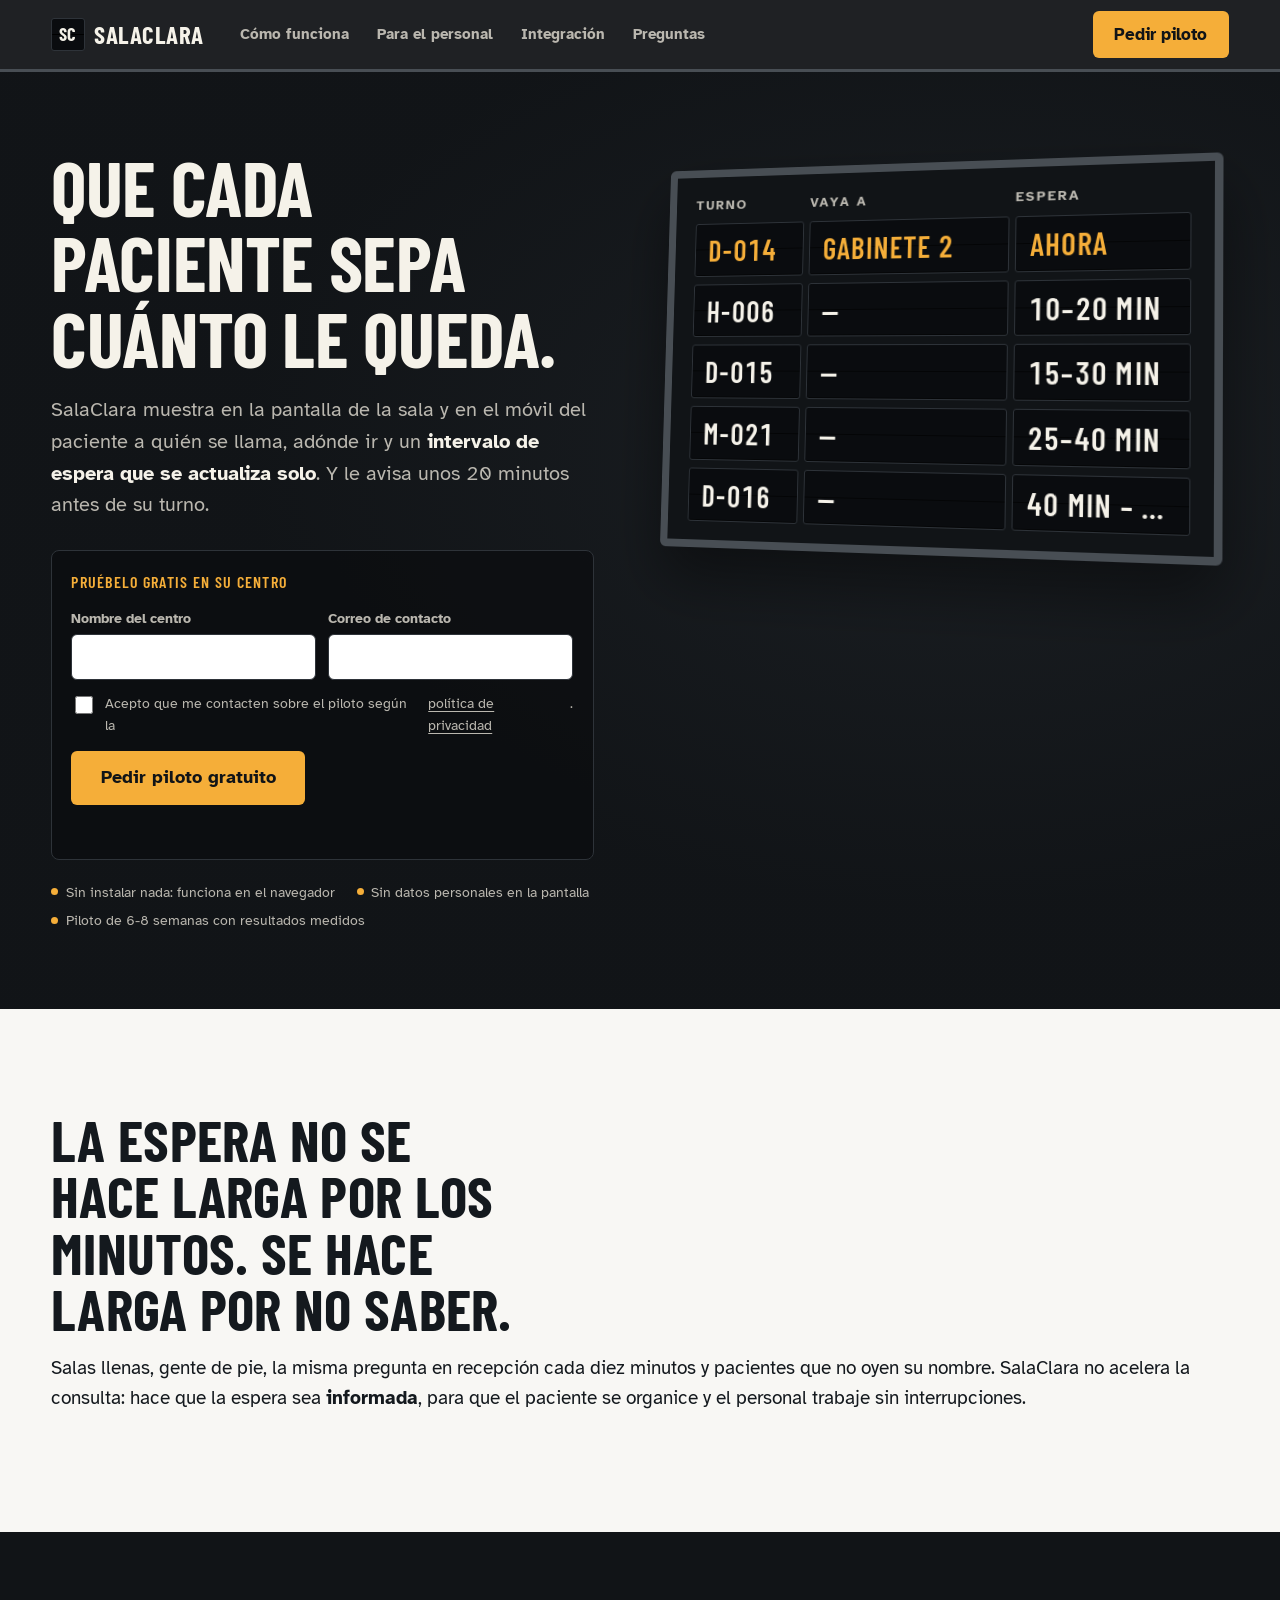
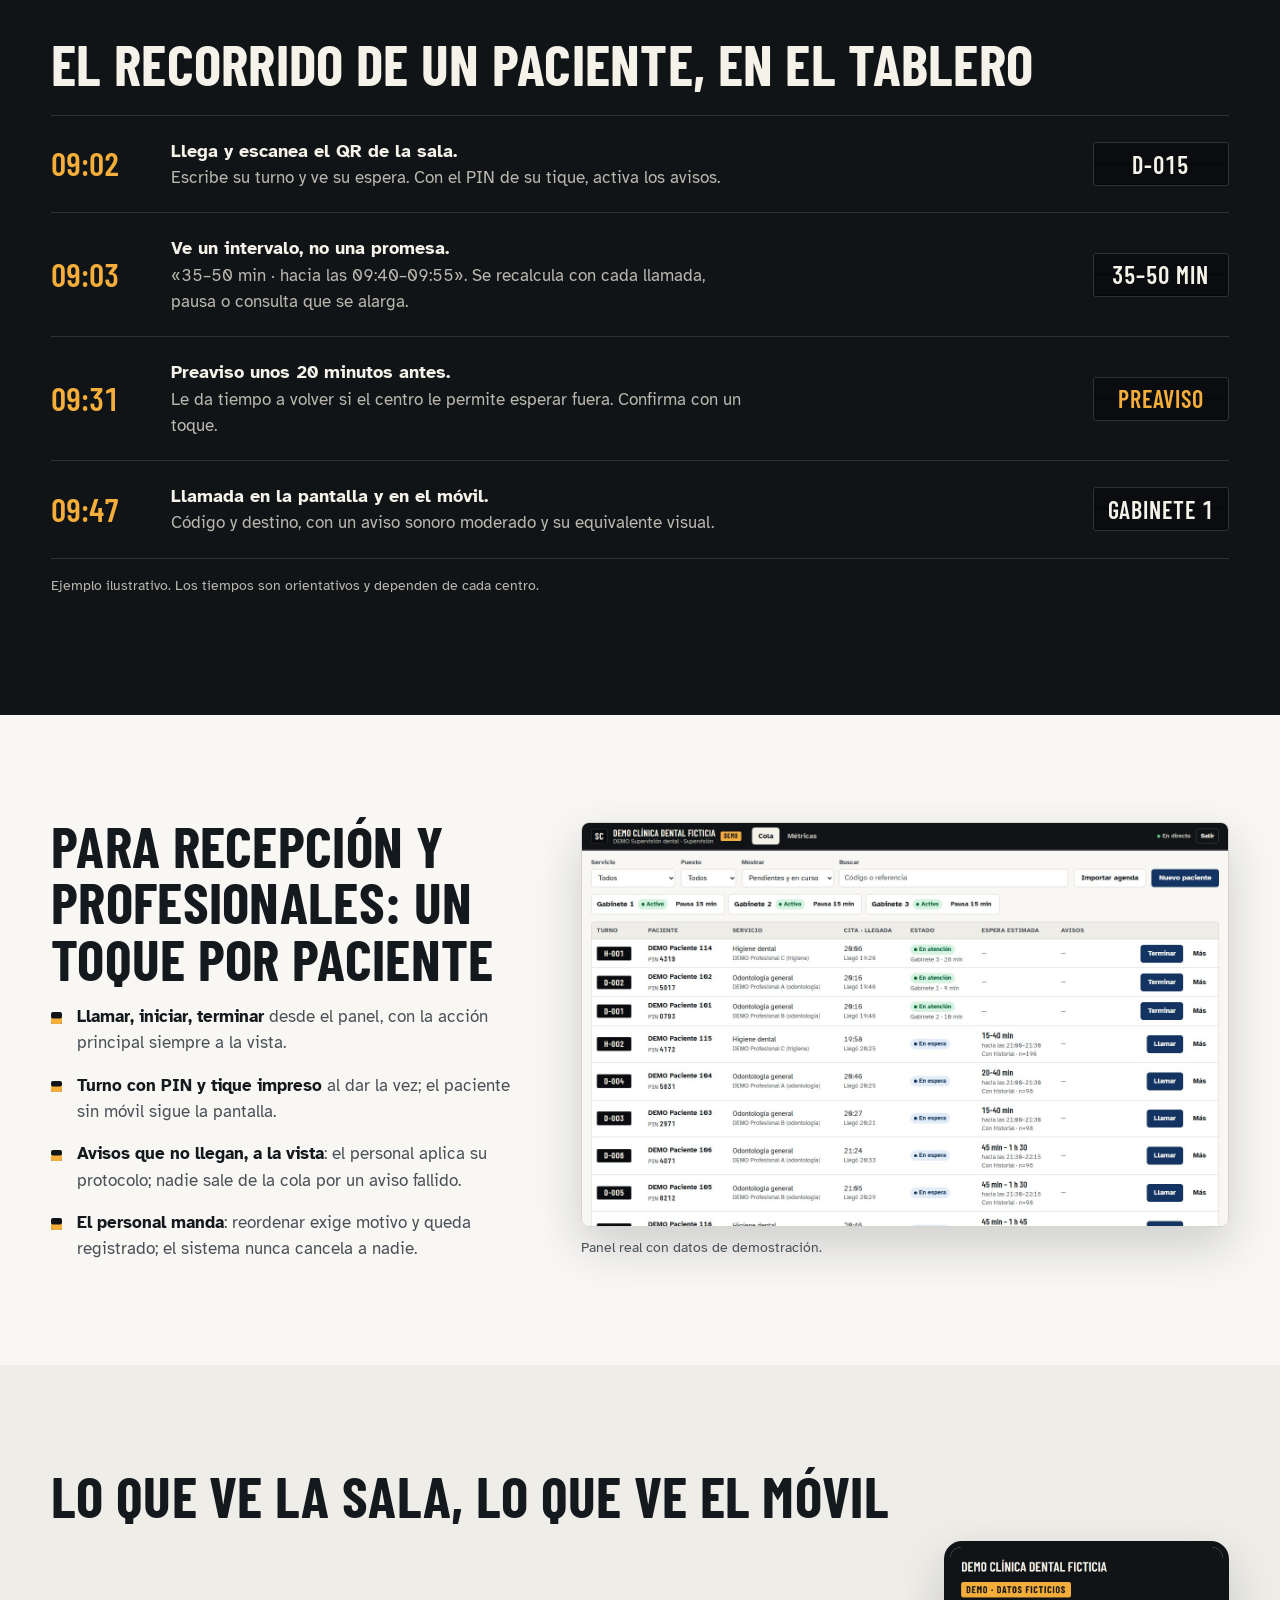
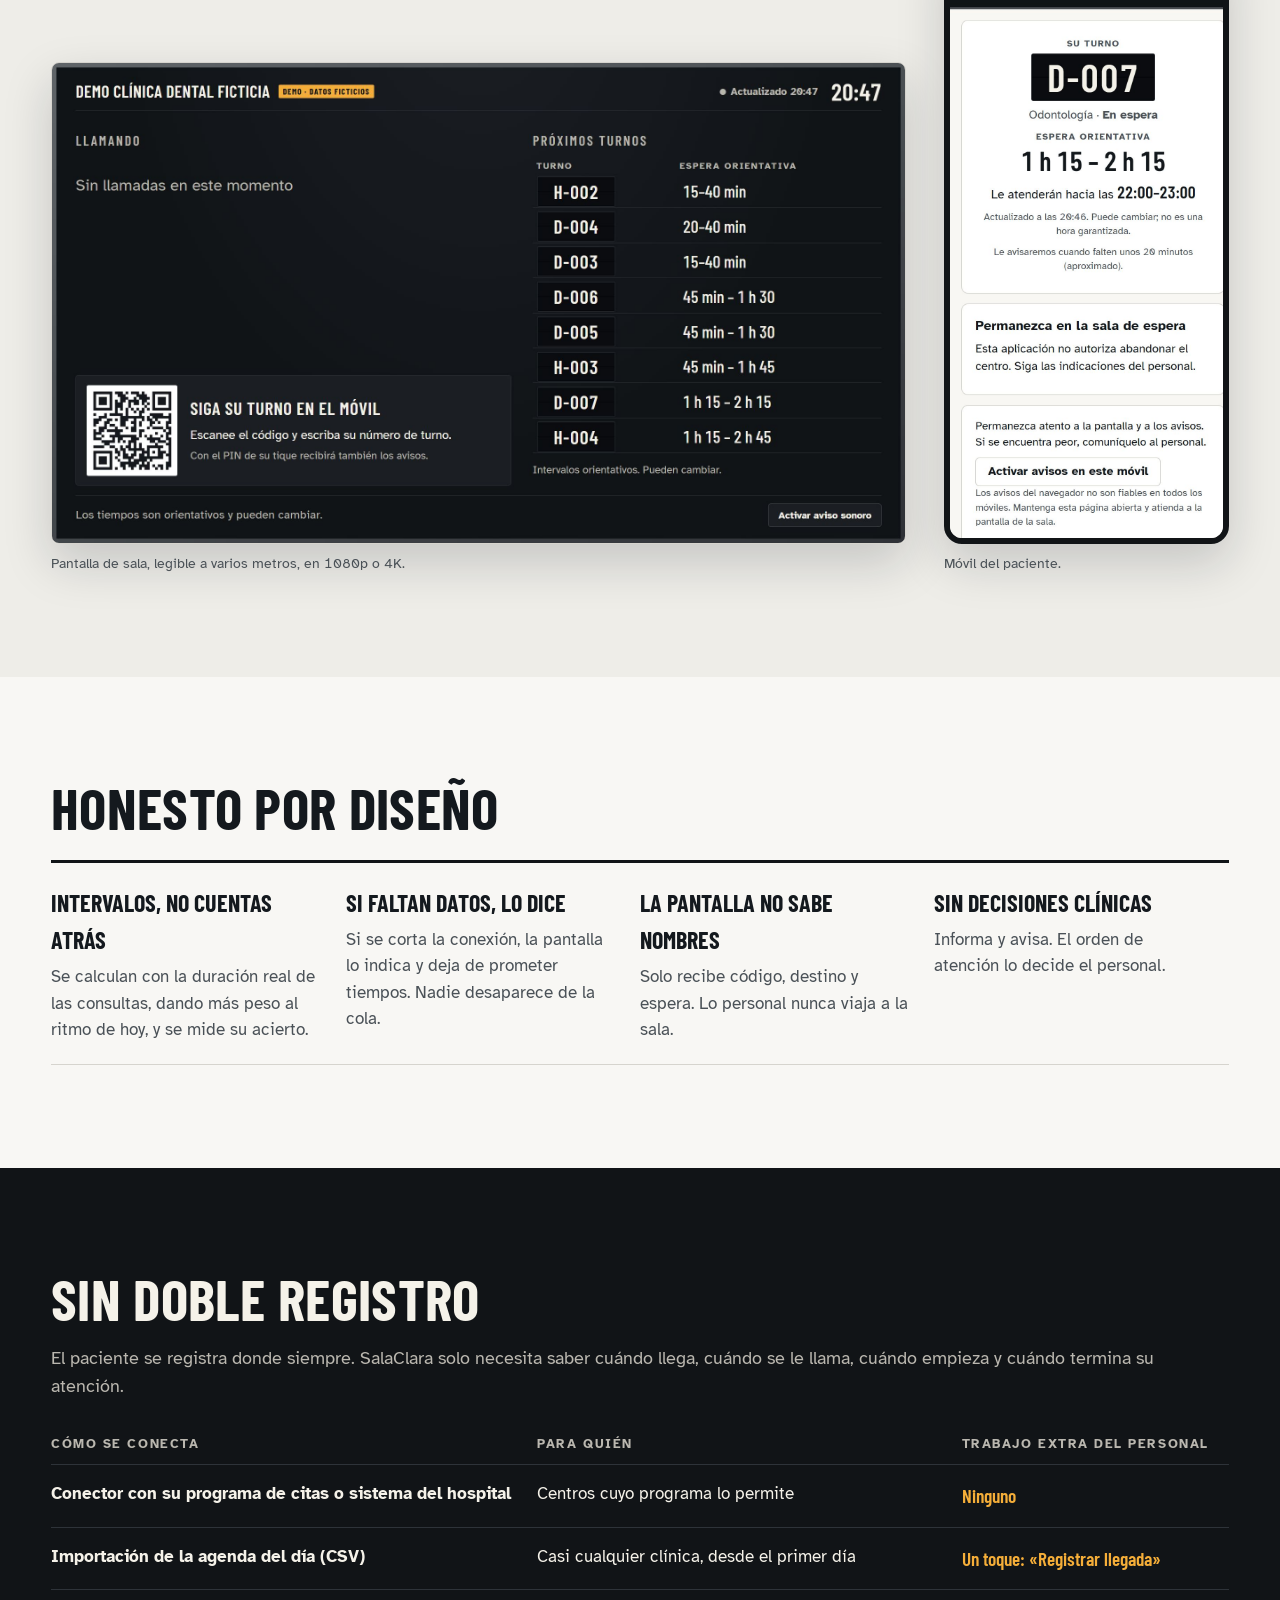
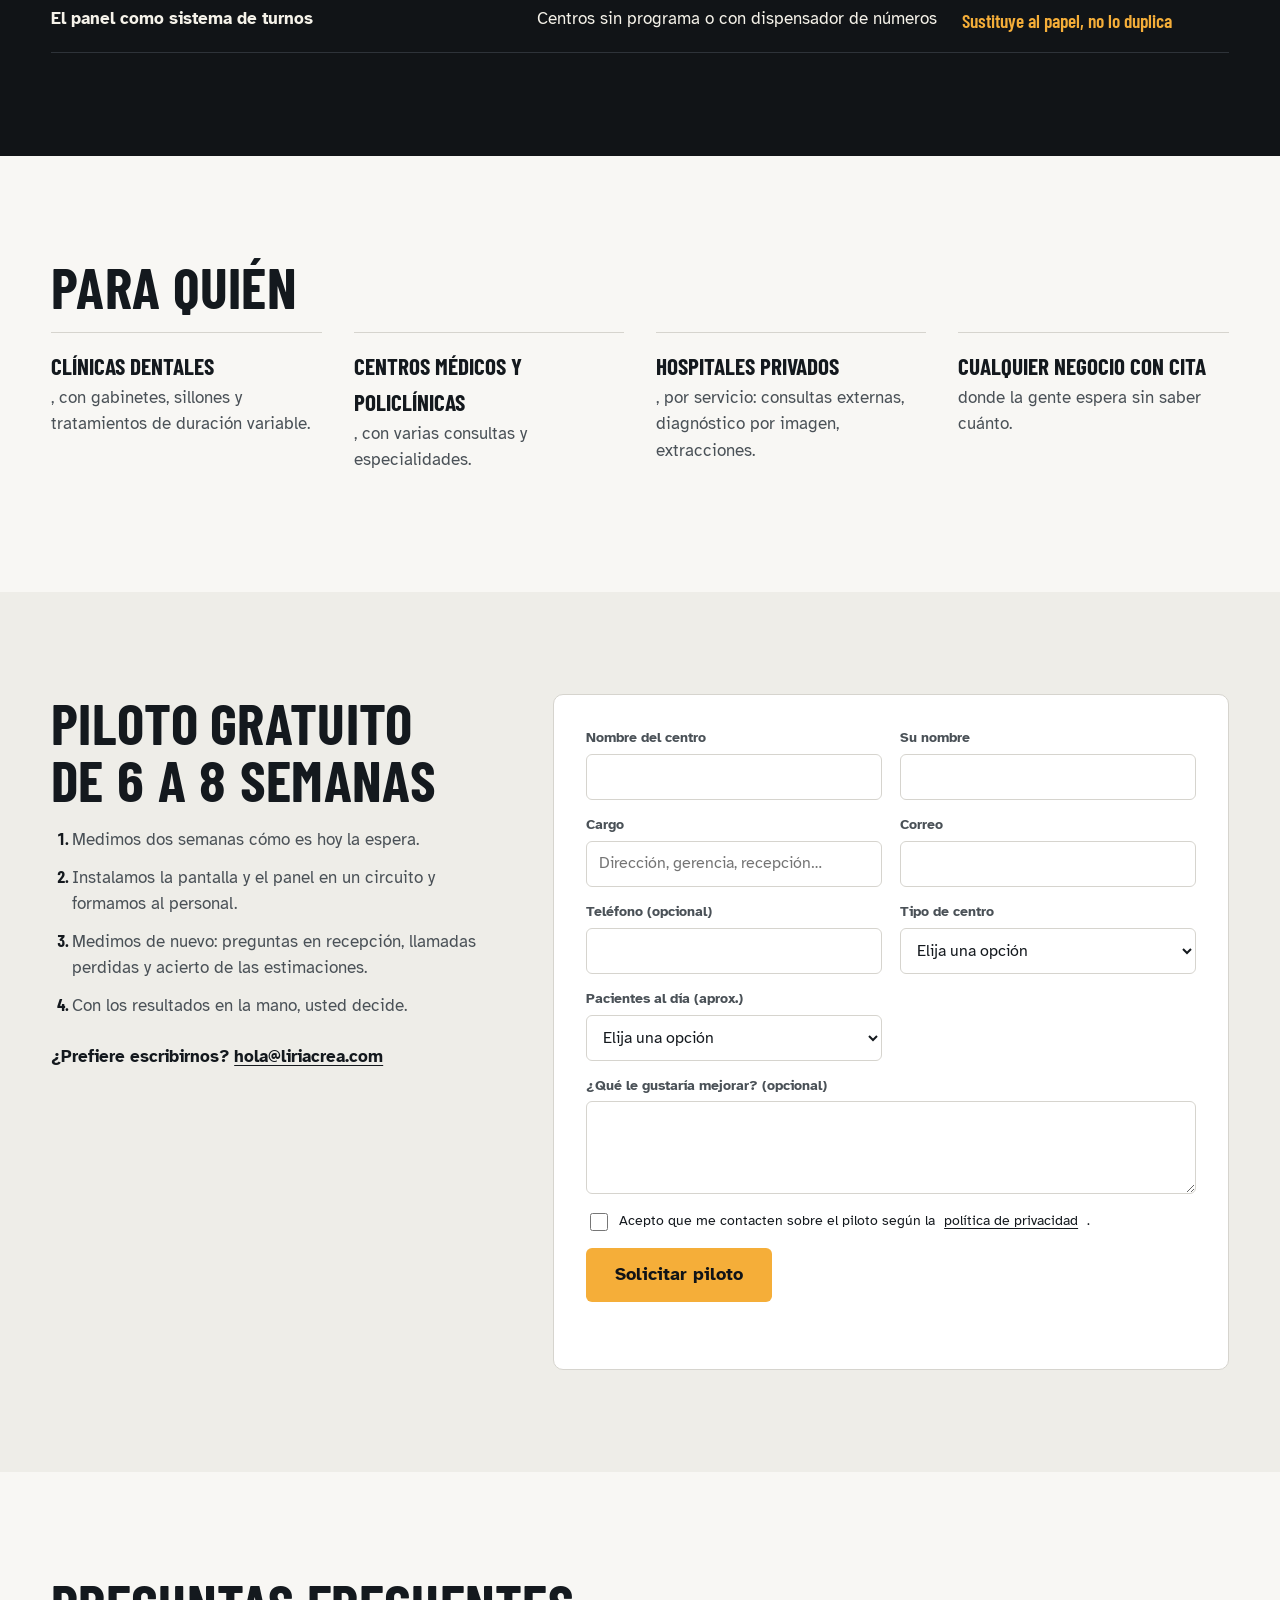
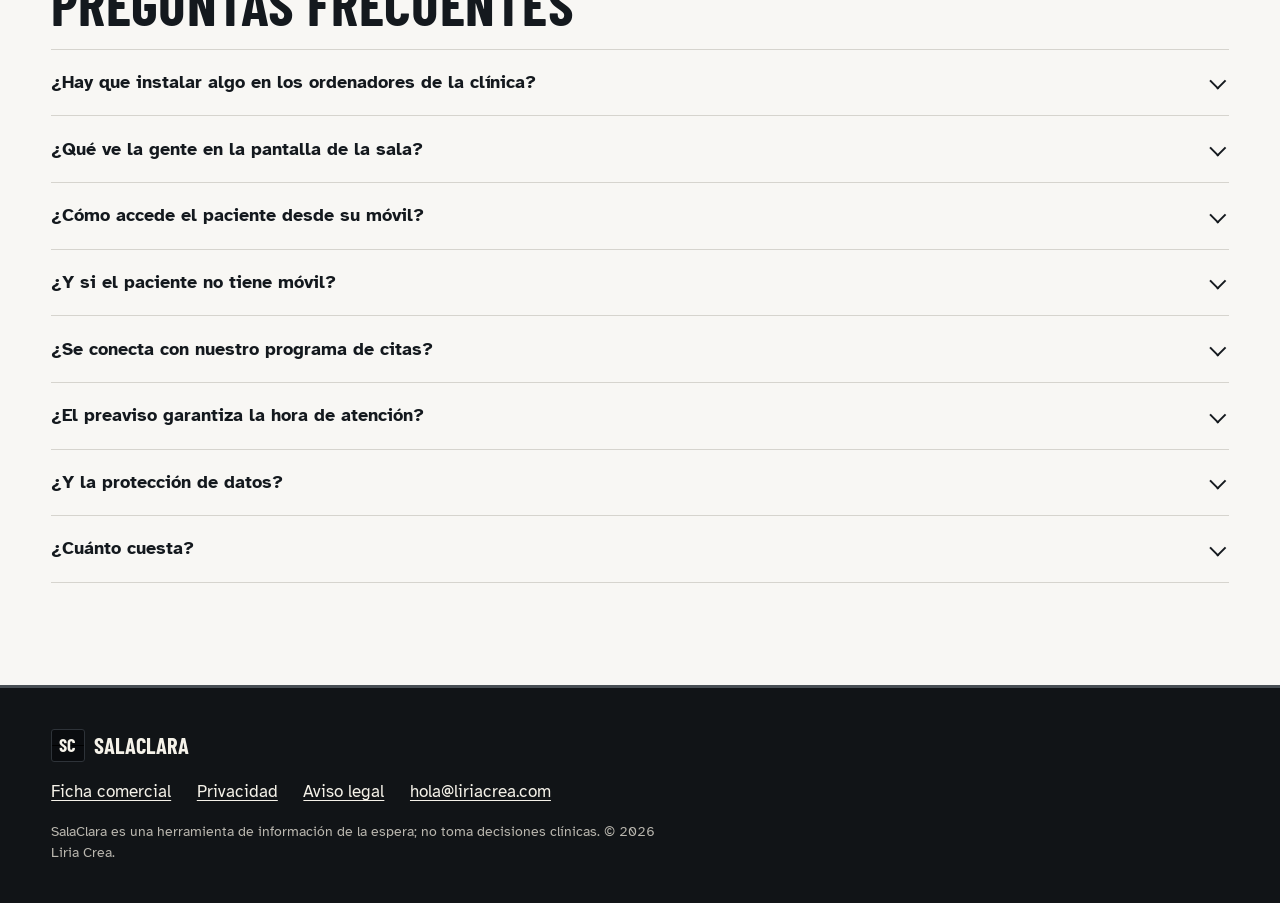
==== index.html @ 36a0e5c9 "Publicar web 2026-11-12T19:48Z Co-Authored-By: Claude Opus 5.5 <noreply@anthropic.com>" ====
<!doctype html>
<html lang="es">
<head>
  <meta charset="utf-8">
  <meta name="viewport" content="width=device-width, initial-scale=1">
  <title>SalaClara · Pantalla de turnos y aviso al móvil para clínicas y centros médicos</title>
  <meta name="description" content="SalaClara muestra en la pantalla de la sala y en el móvil del paciente a quién se llama, adónde ir y un intervalo de espera que se actualiza solo, con preaviso unos 20 minutos antes. Piloto gratuito para clínicas.">
  <link rel="canonical" href="https://somosliria.github.io/salaclara/">
  <meta name="theme-color" content="#14171b">
  <meta name="referrer" content="strict-origin-when-cross-origin">
  <meta property="og:type" content="website">
  <meta property="og:locale" content="es_ES">
  <meta property="og:site_name" content="SalaClara">
  <meta property="og:title" content="SalaClara · Que cada paciente sepa cuánto le queda">
  <meta property="og:description" content="Pantalla de sala y aviso al móvil con tiempo de espera actualizado y preaviso de unos 20 minutos. Piloto gratuito para clínicas y centros médicos.">
  <meta property="og:url" content="https://somosliria.github.io/salaclara/">
  <meta property="og:image" content="https://somosliria.github.io/salaclara/assets/og.png">
  <meta property="og:image:width" content="1200">
  <meta property="og:image:height" content="630">
  <meta property="og:image:alt" content="Tablero de turnos de SalaClara con códigos y tiempos de espera">
  <meta name="twitter:card" content="summary_large_image">
  <link rel="icon" href="assets/favicon.svg" type="image/svg+xml">
  <link rel="icon" href="assets/icon-192.png" sizes="192x192" type="image/png">
  <link rel="apple-touch-icon" href="assets/icon-192.png">
  <link rel="preload" href="fonts/barlow-condensed-latin-600-normal.woff2" as="font" type="font/woff2" crossorigin>
  <link rel="preload" href="fonts/atkinson-hyperlegible-latin-400-normal.woff2" as="font" type="font/woff2" crossorigin>
  <link rel="stylesheet" href="assets/site.css">
  <script type="application/ld+json">
  {
    "@context": "https://schema.org",
    "@graph": [
      {
        "@type": "Organization",
        "@id": "https://somosliria.github.io/salaclara/#organizacion",
        "name": "SalaClara",
        "url": "https://somosliria.github.io/salaclara/",
        "email": "hola@liriacrea.com",
        "logo": "https://somosliria.github.io/salaclara/assets/icon-512.png"
      },
      {
        "@type": "SoftwareApplication",
        "name": "SalaClara",
        "applicationCategory": "BusinessApplication",
        "operatingSystem": "Web",
        "url": "https://somosliria.github.io/salaclara/",
        "inLanguage": "es",
        "description": "Pantalla de turnos para la sala de espera y aviso al móvil del paciente con intervalo de espera actualizado y preaviso configurable de unos 20 minutos, para clínicas, centros médicos y negocios con cita.",
        "featureList": [
          "Pantalla de sala con turnos llamados y espera orientativa",
          "Acceso del paciente con QR común, número de turno y PIN",
          "Preaviso configurable (unos 20 minutos)",
          "Panel para recepción y profesionales",
          "Importación de la agenda y conectores",
          "Métricas de acierto de las estimaciones"
        ],
        "publisher": { "@id": "https://somosliria.github.io/salaclara/#organizacion" }
      },
      {
        "@type": "FAQPage",
        "mainEntity": [
          { "@type": "Question", "name": "¿Hay que instalar algo en los ordenadores de la clínica?", "acceptedAnswer": { "@type": "Answer", "text": "No. El panel se usa desde el navegador y la pantalla de la sala es una página web que se abre en el televisor o en un pequeño reproductor HDMI." } },
          { "@type": "Question", "name": "¿Qué ve la gente en la pantalla de la sala?", "acceptedAnswer": { "@type": "Answer", "text": "Solo el código del turno, el destino al que debe ir y una espera orientativa. Nunca nombres, teléfonos ni datos clínicos." } },
          { "@type": "Question", "name": "¿Y si el paciente no tiene móvil?", "acceptedAnswer": { "@type": "Answer", "text": "Sigue su turno en la pantalla de la sala. El móvil es opcional y el personal mantiene su forma habitual de llamar." } },
          { "@type": "Question", "name": "¿Se conecta con nuestro programa de citas?", "acceptedAnswer": { "@type": "Answer", "text": "Desde el primer día se puede importar la agenda en CSV. Para evitar cualquier doble registro, SalaClara recibe las señales de llegada, llamada, inicio y fin desde su programa cuando este lo permite." } },
          { "@type": "Question", "name": "¿El preaviso de 20 minutos garantiza la hora de atención?", "acceptedAnswer": { "@type": "Answer", "text": "No. Es un aviso orientativo para que el paciente se prepare; la llamada definitiva llega cuando el profesional está listo. El umbral se configura por centro." } },
          { "@type": "Question", "name": "¿Cuánto cuesta?", "acceptedAnswer": { "@type": "Answer", "text": "El piloto es gratuito. Después, una cuota mensual por centro que se acuerda según el tamaño y las integraciones necesarias." } }
        ]
      }
    ]
  }
  </script>
</head>
<body>
  <a class="skip" href="#contenido">Saltar al contenido</a>
  <header class="site-header">
    <a class="brand" href="./" aria-label="SalaClara, inicio">
      <span class="brand-mark" aria-hidden="true">SC</span>
      <span class="brand-name">SalaClara</span>
    </a>
    <nav aria-label="Principal">
      <ul class="nav">
        <li><a href="#recorrido">Cómo funciona</a></li>
        <li><a href="#equipo">Para el personal</a></li>
        <li><a href="#integracion">Integración</a></li>
        <li><a href="#preguntas">Preguntas</a></li>
      </ul>
    </nav>
    <a class="btn btn-amber nav-cta" href="#piloto">Pedir piloto</a>
  </header>

  <main id="contenido">
    <section class="hero" aria-labelledby="titulo">
      <div class="hero-copy">
        <h1 id="titulo">Que cada paciente sepa cuánto le queda.</h1>
        <p class="lead">SalaClara muestra en la pantalla de la sala y en el móvil del paciente a quién se llama, adónde ir y un <strong>intervalo de espera que se actualiza solo</strong>. Y le avisa unos 20 minutos antes de su turno.</p>
        <form class="quick-form" data-pilot-form data-api="" novalidate>
          <p class="form-title">Pruébelo gratis en su centro</p>
          <div class="quick-fields">
            <label class="field"><span>Nombre del centro</span><input name="centerName" required minlength="2" maxlength="120" autocomplete="organization"></label>
            <label class="field"><span>Correo de contacto</span><input name="email" type="email" required maxlength="160" autocomplete="email"></label>
          </div>
          <input type="hidden" name="contactName" value="">
          <label class="hp" aria-hidden="true">Web <input name="website" tabindex="-1" autocomplete="off"></label>
          <label class="consent"><input type="checkbox" name="consent" required> Acepto que me contacten sobre el piloto según la <a href="privacidad.html">política de privacidad</a>.</label>
          <button class="btn btn-amber btn-large" type="submit">Pedir piloto gratuito</button>
          <p class="form-status" role="status" aria-live="polite"></p>
        </form>
        <ul class="assurances">
          <li>Sin instalar nada: funciona en el navegador</li>
          <li>Sin datos personales en la pantalla</li>
          <li>Piloto de 6-8 semanas con resultados medidos</li>
        </ul>
      </div>
      <div class="hero-board" data-board aria-hidden="true">
        <div class="board-fallback">
          <div class="bf-head"><span>Turno</span><span>Vaya a</span><span>Espera</span></div>
          <div class="bf-row bf-called"><span class="flap">D-014</span><span class="flap">Gabinete 2</span><span class="flap">Ahora</span></div>
          <div class="bf-row"><span class="flap">H-006</span><span class="flap">—</span><span class="flap">10–20 min</span></div>
          <div class="bf-row"><span class="flap">D-015</span><span class="flap">—</span><span class="flap">15–30 min</span></div>
          <div class="bf-row"><span class="flap">M-021</span><span class="flap">—</span><span class="flap">25–40 min</span></div>
          <div class="bf-row"><span class="flap">D-016</span><span class="flap">—</span><span class="flap">40 min – 1 h</span></div>
        </div>
      </div>
    </section>

    <section class="problem" aria-labelledby="problema">
      <h2 id="problema">La espera no se hace larga por los minutos. Se hace larga por no saber.</h2>
      <p>Salas llenas, gente de pie, la misma pregunta en recepción cada diez minutos y pacientes que no oyen su nombre. SalaClara no acelera la consulta: hace que la espera sea <strong>informada</strong>, para que el paciente se organice y el personal trabaje sin interrupciones.</p>
    </section>

    <section id="recorrido" class="journey" aria-labelledby="recorrido-titulo">
      <h2 id="recorrido-titulo">El recorrido de un paciente, en el tablero</h2>
      <ol class="departures">
        <li><span class="dep-time">09:02</span><span class="dep-what"><strong>Llega y escanea el QR de la sala.</strong> Escribe su turno y ve su espera. Con el PIN de su tique, activa los avisos.</span><span class="dep-state flap">D-015</span></li>
        <li><span class="dep-time">09:03</span><span class="dep-what"><strong>Ve un intervalo, no una promesa.</strong> «35–50 min · hacia las 09:40–09:55». Se recalcula con cada llamada, pausa o consulta que se alarga.</span><span class="dep-state flap">35–50 min</span></li>
        <li><span class="dep-time">09:31</span><span class="dep-what"><strong>Preaviso unos 20 minutos antes.</strong> Le da tiempo a volver si el centro le permite esperar fuera. Confirma con un toque.</span><span class="dep-state flap amber">Preaviso</span></li>
        <li><span class="dep-time">09:47</span><span class="dep-what"><strong>Llamada en la pantalla y en el móvil.</strong> Código y destino, con un aviso sonoro moderado y su equivalente visual.</span><span class="dep-state flap">Gabinete 1</span></li>
      </ol>
      <p class="note">Ejemplo ilustrativo. Los tiempos son orientativos y dependen de cada centro.</p>
    </section>

    <section id="equipo" class="staff" aria-labelledby="equipo-titulo">
      <div class="staff-copy">
        <h2 id="equipo-titulo">Para recepción y profesionales: un toque por paciente</h2>
        <ul class="ticks">
          <li><strong>Llamar, iniciar, terminar</strong> desde el panel, con la acción principal siempre a la vista.</li>
          <li><strong>Turno con PIN y tique impreso</strong> al dar la vez; el paciente sin móvil sigue la pantalla.</li>
          <li><strong>Avisos que no llegan, a la vista</strong>: el personal aplica su protocolo; nadie sale de la cola por un aviso fallido.</li>
          <li><strong>El personal manda</strong>: reordenar exige motivo y queda registrado; el sistema nunca cancela a nadie.</li>
        </ul>
      </div>
      <figure class="shot">
        <img src="assets/panel.jpg" width="1440" height="900" loading="lazy" decoding="async" alt="Panel de SalaClara con la cola de pacientes, estados, espera estimada y botones Llamar y Terminar">
        <figcaption>Panel real con datos de demostración.</figcaption>
      </figure>
    </section>

    <section class="screens" aria-labelledby="pantallas-titulo">
      <h2 id="pantallas-titulo">Lo que ve la sala, lo que ve el móvil</h2>
      <div class="screens-grid">
        <figure class="shot shot-wide">
          <img src="assets/pantalla.jpg" width="1920" height="1080" loading="lazy" decoding="async" alt="Pantalla de sala de SalaClara con próximos turnos, intervalos de espera y código QR para seguir el turno en el móvil">
          <figcaption>Pantalla de sala, legible a varios metros, en 1080p o 4K.</figcaption>
        </figure>
        <figure class="shot shot-phone">
          <img src="assets/movil.jpg" width="780" height="1688" loading="lazy" decoding="async" alt="Móvil del paciente con su turno, espera de 1 h 15 a 2 h 15 y hora aproximada de atención">
          <figcaption>Móvil del paciente.</figcaption>
        </figure>
      </div>
    </section>

    <section class="honest" aria-labelledby="honesto-titulo">
      <h2 id="honesto-titulo">Honesto por diseño</h2>
      <dl class="principles">
        <div><dt>Intervalos, no cuentas atrás</dt><dd>Se calculan con la duración real de las consultas, dando más peso al ritmo de hoy, y se mide su acierto.</dd></div>
        <div><dt>Si faltan datos, lo dice</dt><dd>Si se corta la conexión, la pantalla lo indica y deja de prometer tiempos. Nadie desaparece de la cola.</dd></div>
        <div><dt>La pantalla no sabe nombres</dt><dd>Solo recibe código, destino y espera. Lo personal nunca viaja a la sala.</dd></div>
        <div><dt>Sin decisiones clínicas</dt><dd>Informa y avisa. El orden de atención lo decide el personal.</dd></div>
      </dl>
    </section>

    <section id="integracion" class="integration" aria-labelledby="integracion-titulo">
      <h2 id="integracion-titulo">Sin doble registro</h2>
      <p>El paciente se registra donde siempre. SalaClara solo necesita saber cuándo llega, cuándo se le llama, cuándo empieza y cuándo termina su atención.</p>
      <table class="levels">
        <caption class="visually-hidden">Formas de conectar SalaClara</caption>
        <thead><tr><th scope="col">Cómo se conecta</th><th scope="col">Para quién</th><th scope="col">Trabajo extra del personal</th></tr></thead>
        <tbody>
          <tr><td>Conector con su programa de citas o sistema del hospital</td><td>Centros cuyo programa lo permite</td><td>Ninguno</td></tr>
          <tr><td>Importación de la agenda del día (CSV)</td><td>Casi cualquier clínica, desde el primer día</td><td>Un toque: «Registrar llegada»</td></tr>
          <tr><td>El panel como sistema de turnos</td><td>Centros sin programa o con dispensador de números</td><td>Sustituye al papel, no lo duplica</td></tr>
        </tbody>
      </table>
    </section>

    <section class="audience" aria-labelledby="quien-titulo">
      <h2 id="quien-titulo">Para quién</h2>
      <ul class="audience-list">
        <li><strong>Clínicas dentales</strong>, con gabinetes, sillones y tratamientos de duración variable.</li>
        <li><strong>Centros médicos y policlínicas</strong>, con varias consultas y especialidades.</li>
        <li><strong>Hospitales privados</strong>, por servicio: consultas externas, diagnóstico por imagen, extracciones.</li>
        <li><strong>Cualquier negocio con cita</strong> donde la gente espera sin saber cuánto.</li>
      </ul>
    </section>

    <section id="piloto" class="pilot" aria-labelledby="piloto-titulo">
      <div class="pilot-copy">
        <h2 id="piloto-titulo">Piloto gratuito de 6 a 8 semanas</h2>
        <ol class="pilot-steps">
          <li>Medimos dos semanas cómo es hoy la espera.</li>
          <li>Instalamos la pantalla y el panel en un circuito y formamos al personal.</li>
          <li>Medimos de nuevo: preguntas en recepción, llamadas perdidas y acierto de las estimaciones.</li>
          <li>Con los resultados en la mano, usted decide.</li>
        </ol>
        <p class="contact">¿Prefiere escribirnos? <a href="mailto:hola@liriacrea.com">hola@liriacrea.com</a></p>
      </div>
      <form class="full-form" data-pilot-form data-api="" novalidate>
        <div class="form-grid">
          <label class="field"><span>Nombre del centro</span><input name="centerName" required minlength="2" maxlength="120" autocomplete="organization"></label>
          <label class="field"><span>Su nombre</span><input name="contactName" required minlength="2" maxlength="120" autocomplete="name"></label>
          <label class="field"><span>Cargo</span><input name="role" maxlength="80" autocomplete="organization-title" placeholder="Dirección, gerencia, recepción…"></label>
          <label class="field"><span>Correo</span><input name="email" type="email" required maxlength="160" autocomplete="email"></label>
          <label class="field"><span>Teléfono (opcional)</span><input name="phone" type="tel" maxlength="40" autocomplete="tel"></label>
          <label class="field"><span>Tipo de centro</span>
            <select name="centerType">
              <option value="">Elija una opción</option>
              <option>Clínica dental</option><option>Centro médico o policlínica</option><option>Hospital privado</option><option>Fisioterapia o rehabilitación</option><option>Otro negocio con cita</option>
            </select>
          </label>
          <label class="field"><span>Pacientes al día (aprox.)</span>
            <select name="dailyPatients">
              <option value="">Elija una opción</option>
              <option>Menos de 50</option><option>50-150</option><option>150-400</option><option>Más de 400</option>
            </select>
          </label>
          <label class="field field-wide"><span>¿Qué le gustaría mejorar? (opcional)</span><textarea name="message" maxlength="2000" rows="3"></textarea></label>
        </div>
        <label class="hp" aria-hidden="true">Web <input name="website" tabindex="-1" autocomplete="off"></label>
        <label class="consent"><input type="checkbox" name="consent" required> Acepto que me contacten sobre el piloto según la <a href="privacidad.html">política de privacidad</a>.</label>
        <button class="btn btn-amber btn-large" type="submit">Solicitar piloto</button>
        <p class="form-status" role="status" aria-live="polite"></p>
      </form>
    </section>

    <section id="preguntas" class="faq" aria-labelledby="preguntas-titulo">
      <h2 id="preguntas-titulo">Preguntas frecuentes</h2>
      <details><summary>¿Hay que instalar algo en los ordenadores de la clínica?</summary><p>No. El panel se usa desde el navegador y la pantalla de la sala es una página web que se abre en el televisor o en un pequeño reproductor HDMI. Antes de empezar probamos su televisor; si no sirve, le proponemos un reproductor económico.</p></details>
      <details><summary>¿Qué ve la gente en la pantalla de la sala?</summary><p>Solo el código del turno, el destino al que debe ir y una espera orientativa. Nunca nombres, teléfonos ni datos clínicos. En urgencias, solo una referencia por servicio, sin posiciones.</p></details>
      <details><summary>¿Cómo accede el paciente desde su móvil?</summary><p>Escanea el QR de la sala y escribe su número de turno para consultar la espera. Con el PIN de 4 cifras de su tique recibe además los avisos. Sin cuentas, sin descargar aplicaciones.</p></details>
      <details><summary>¿Y si el paciente no tiene móvil?</summary><p>Sigue su turno en la pantalla de la sala, como siempre. El móvil es opcional y el personal conserva su forma habitual de llamar.</p></details>
      <details><summary>¿Se conecta con nuestro programa de citas?</summary><p>Desde el primer día se puede importar la agenda en CSV. Si su programa permite enviar las señales de llegada, llamada, inicio y fin, la conexión evita cualquier doble registro.</p></details>
      <details><summary>¿El preaviso garantiza la hora de atención?</summary><p>No. Es un aviso orientativo para que el paciente se prepare; la llamada definitiva llega cuando el profesional está listo. El umbral, unos 20 minutos por defecto, se configura por centro.</p></details>
      <details><summary>¿Y la protección de datos?</summary><p>SalaClara funciona con el mínimo de datos: la pantalla no recibe ninguno personal y el móvil del paciente no necesita cuenta. Antes de trabajar con datos reales se firma el contrato de encargado del tratamiento y se revisa con su centro qué información se usa.</p></details>
      <details><summary>¿Cuánto cuesta?</summary><p>El piloto es gratuito. Después, una cuota mensual por centro que se acuerda según el tamaño y las integraciones.</p></details>
    </section>
  </main>

  <footer class="site-footer">
    <div class="footer-brand"><span class="brand-mark" aria-hidden="true">SC</span> SalaClara</div>
    <nav aria-label="Pie de página">
      <ul>
        <li><a href="ficha/">Ficha comercial</a></li>
        <li><a href="privacidad.html">Privacidad</a></li>
        <li><a href="aviso-legal.html">Aviso legal</a></li>
        <li><a href="mailto:hola@liriacrea.com">hola@liriacrea.com</a></li>
      </ul>
    </nav>
    <p class="footer-note">SalaClara es una herramienta de información de la espera; no toma decisiones clínicas. © 2026 Liria Crea.</p>
  </footer>
  <script type="module" src="assets/site.js"></script>
</body>
</html>
---- assets/site.css ----
@font-face { font-family: 'Atkinson Hyperlegible'; font-weight: 400; font-display: swap; src: url('../fonts/atkinson-hyperlegible-latin-400-normal.woff2') format('woff2'); }
@font-face { font-family: 'Atkinson Hyperlegible'; font-weight: 700; font-display: swap; src: url('../fonts/atkinson-hyperlegible-latin-700-normal.woff2') format('woff2'); }
@font-face { font-family: 'Barlow Condensed'; font-weight: 600; font-display: swap; src: url('../fonts/barlow-condensed-latin-600-normal.woff2') format('woff2'); }
@font-face { font-family: 'Barlow Condensed'; font-weight: 700; font-display: swap; src: url('../fonts/barlow-condensed-latin-700-normal.woff2') format('woff2'); }

/* Mundo: panel de salidas. Tablero mate, letra condensada en celdas, ámbar de aviso. */
:root {
  --board: oklch(0.19 0.008 250);
  --board-raised: oklch(0.235 0.01 250);
  --board-cell: oklch(0.155 0.006 250);
  --board-rule: oklch(0.32 0.012 250);
  --steel: oklch(0.42 0.012 250);
  --ink-on-board: oklch(0.96 0.012 90);
  --ink-on-board-muted: oklch(0.78 0.012 90);
  --amber: oklch(0.8 0.15 75);
  --amber-strong: oklch(0.74 0.16 70);
  --paper: oklch(0.975 0.004 90);
  --paper-sunk: oklch(0.945 0.006 90);
  --ink: oklch(0.21 0.012 250);
  --ink-muted: oklch(0.43 0.014 250);
  --rule: oklch(0.87 0.008 90);
  --ok: oklch(0.45 0.11 155);
  --danger: oklch(0.48 0.15 30);
  --font-ui: 'Atkinson Hyperlegible', system-ui, sans-serif;
  --font-board: 'Barlow Condensed', 'Arial Narrow', sans-serif;
  --gutter: clamp(1.25rem, 4vw, 3.5rem);
  --max: 76rem;
  --ease-out: cubic-bezier(0.16, 1, 0.3, 1);
  color-scheme: light;
}

* { box-sizing: border-box; }
html { scroll-behavior: smooth; scroll-padding-top: 5rem; }
@media (prefers-reduced-motion: reduce) { html { scroll-behavior: auto; } }
body { margin: 0; font-family: var(--font-ui); font-size: 1.0625rem; line-height: 1.55; color: var(--ink); background: var(--paper); font-variant-numeric: tabular-nums; -webkit-font-smoothing: antialiased; }
img { max-width: 100%; height: auto; display: block; }
a { color: inherit; text-underline-offset: 0.2em; }
::selection { background: var(--amber); color: var(--board); }
:focus-visible { outline: 3px solid var(--amber-strong); outline-offset: 3px; border-radius: 3px; }
* { scrollbar-color: var(--steel) transparent; }
h1, h2, h3 { font-family: var(--font-board); font-weight: 700; text-transform: uppercase; letter-spacing: 0.005em; line-height: 0.98; text-wrap: balance; margin: 0; }
h2 { font-size: clamp(2.1rem, 4.6vw, 3.6rem); margin-bottom: 1.1rem; }
p { margin: 0 0 1rem; max-width: 68ch; }
.visually-hidden { position: absolute; width: 1px; height: 1px; overflow: hidden; clip-path: inset(50%); white-space: nowrap; }
.skip { position: absolute; left: 1rem; top: -4rem; background: var(--amber); color: var(--board); padding: 0.5rem 1rem; z-index: 50; font-weight: 700; }
.skip:focus { top: 1rem; }

/* Celda de tablero: firma del mundo */
.flap {
  display: inline-block; font-family: var(--font-board); font-weight: 600; text-transform: uppercase; letter-spacing: 0.04em;
  background: var(--board-cell); color: var(--ink-on-board); border: 1px solid var(--board-rule); border-radius: 3px; padding: 0.1em 0.45em;
  background-image: linear-gradient(to bottom, transparent calc(50% - 0.5px), oklch(0 0 0 / 0.6) calc(50% - 0.5px), oklch(0 0 0 / 0.6) calc(50% + 0.5px), transparent calc(50% + 0.5px));
  box-shadow: inset 0 -1px 0 oklch(0 0 0 / 0.5);
  white-space: nowrap;
}
.flap.amber { color: var(--amber); }

/* Botones */
.btn { display: inline-flex; align-items: center; justify-content: center; gap: 0.5em; min-height: 44px; padding: 0.55em 1.2em; border-radius: 6px; border: 1px solid transparent; font: inherit; font-weight: 700; text-decoration: none; cursor: pointer; transition: background-color 140ms var(--ease-out), transform 140ms var(--ease-out); }
.btn-amber { background: var(--amber); color: var(--board); }
.btn-amber:hover { background: var(--amber-strong); }
.btn-amber:active { transform: translateY(1px); }
.btn-large { min-height: 54px; font-size: 1.1rem; padding-inline: 1.6em; }
.btn[disabled] { opacity: 0.6; cursor: wait; }

/* Cabecera */
.site-header { position: sticky; top: 0; z-index: 20; display: flex; align-items: center; gap: 1.5rem; padding: 0.7rem var(--gutter); background: color-mix(in oklch, var(--board) 94%, transparent); color: var(--ink-on-board); border-bottom: 3px solid var(--steel); backdrop-filter: saturate(1.2) blur(8px); }
.brand { display: flex; align-items: center; gap: 0.6rem; text-decoration: none; }
.brand-mark { display: inline-grid; place-items: center; width: 2.1rem; height: 2.1rem; font-family: var(--font-board); font-weight: 700; font-size: 1.15rem; background: var(--board-cell); border: 1px solid var(--board-rule); border-radius: 3px; color: var(--ink-on-board); background-image: linear-gradient(to bottom, transparent calc(50% - 0.5px), #000 calc(50% - 0.5px), #000 calc(50% + 0.5px), transparent calc(50% + 0.5px)); }
.brand-name { font-family: var(--font-board); font-weight: 700; font-size: 1.55rem; text-transform: uppercase; letter-spacing: 0.02em; }
.nav { display: flex; gap: 0.25rem; list-style: none; margin: 0; padding: 0; }
.nav a { display: block; padding: 0.45rem 0.75rem; border-radius: 5px; text-decoration: none; color: var(--ink-on-board-muted); font-weight: 700; font-size: 0.95rem; }
.nav a:hover { color: var(--ink-on-board); background: var(--board-raised); }
.nav-cta { margin-left: auto; }
@media (max-width: 860px) { .site-header nav { display: none; } }

/* Hero: el tablero es el suelo */
.hero { display: grid; grid-template-columns: minmax(0, 1fr) minmax(0, 1.1fr); gap: clamp(1.5rem, 3vw, 3rem); align-items: start; padding: clamp(2.5rem, 6vw, 5.5rem) var(--gutter) clamp(3rem, 6vw, 5rem); background: radial-gradient(ellipse 80% 70% at 75% 40%, var(--board-raised), var(--board) 70%); color: var(--ink-on-board); min-height: min(52rem, calc(100svh - 3.5rem)); }
.hero h1 { font-size: clamp(3rem, 6vw, 5.2rem); letter-spacing: -0.005em; margin-bottom: 1.2rem; }
.lead { font-size: clamp(1.1rem, 1.6vw, 1.3rem); color: var(--ink-on-board-muted); max-width: 40rem; }
.lead strong { color: var(--ink-on-board); }
.quick-form { margin-top: 1.8rem; padding: 1.2rem; border: 1px solid var(--board-rule); border-radius: 8px; background: color-mix(in oklch, var(--board-cell) 70%, transparent); max-width: 36rem; }
.form-title { font-family: var(--font-board); font-weight: 600; text-transform: uppercase; letter-spacing: 0.08em; font-size: 1rem; color: var(--amber); margin: 0 0 0.8rem; }
.quick-fields { display: grid; grid-template-columns: 1fr 1fr; gap: 0.75rem; margin-bottom: 0.8rem; }
@media (max-width: 560px) { .quick-fields { grid-template-columns: 1fr; } }
.field { display: grid; gap: 0.3rem; font-size: 0.875rem; font-weight: 700; }
.field input, .field select, .field textarea { font: inherit; font-weight: 400; font-size: 1rem; min-height: 46px; padding: 0.5rem 0.75rem; border-radius: 6px; border: 1px solid var(--rule); background: white; color: var(--ink); caret-color: var(--ink); }
.hero .field span { color: var(--ink-on-board-muted); }
.hero .field input { border-color: var(--board-rule); }
.consent { display: flex; gap: 0.55rem; align-items: flex-start; font-size: 0.875rem; margin: 0 0 0.9rem; }
.consent input { margin-top: 0.2rem; width: 1.1rem; height: 1.1rem; accent-color: var(--amber-strong); }
.hero .consent { color: var(--ink-on-board-muted); }
.hp { position: absolute; left: -9999px; width: 1px; height: 1px; overflow: hidden; }
.form-status { margin: 0.7rem 0 0; font-weight: 700; min-height: 1.4em; }
.form-status.ok { color: var(--ok); }
.form-status.error { color: var(--danger); }
.hero .form-status.ok { color: oklch(0.82 0.13 155); }
.hero .form-status.error { color: oklch(0.78 0.12 35); }
.assurances { list-style: none; padding: 0; margin: 1.3rem 0 0; display: flex; flex-wrap: wrap; gap: 0.4rem 1.4rem; font-size: 0.9rem; color: var(--ink-on-board-muted); }
.assurances li::before { content: ''; display: inline-block; width: 0.5em; height: 0.5em; border-radius: 50%; background: var(--amber); margin-right: 0.5em; vertical-align: 0.1em; }

.hero-board { position: relative; aspect-ratio: 16 / 12; width: 100%; margin-top: -1rem; }
.board3d-canvas { position: absolute; inset: 0; width: 100%; height: 100%; }
.board-fallback { position: absolute; inset: 6% 2%; display: grid; align-content: center; gap: 0.5rem; padding: 1.4rem; border: 0.5rem solid var(--steel); border-radius: 6px; background: var(--board); transform: perspective(1400px) rotateY(-14deg) rotateX(4deg); box-shadow: 0 2rem 4rem oklch(0 0 0 / 0.45); font-size: clamp(0.8rem, 1.5vw, 1.25rem); transition: opacity 400ms var(--ease-out); }
.has-3d .board-fallback { opacity: 0; }
.bf-head, .bf-row { display: grid; grid-template-columns: 1.6fr 2.8fr 2.3fr; gap: 0.4rem; }
.bf-head span { font-size: 0.75em; font-weight: 700; letter-spacing: 0.14em; text-transform: uppercase; color: var(--ink-on-board-muted); }
.bf-row .flap { font-size: 1.6em; overflow: hidden; text-overflow: ellipsis; }
.bf-called .flap { color: var(--amber); }
@media (max-width: 960px) {
  .hero { grid-template-columns: 1fr; min-height: 0; }
  .hero-board { order: -1; max-width: 40rem; margin-inline: auto; aspect-ratio: 16 / 10; }
}

/* Secciones */
section:not(.hero) { padding: clamp(3.5rem, 8vw, 6.5rem) var(--gutter); }
section > * { max-width: var(--max); margin-inline: auto; }
.problem { background: var(--paper); }
.problem h2 { max-width: 22ch; margin-inline: 0; }
.problem > * { margin-inline: max(0px, calc((100% - var(--max)) / 2)); }
.problem p { font-size: 1.2rem; }

/* Recorrido como tablero de salidas */
.journey { background: var(--board); color: var(--ink-on-board); }
.departures { list-style: none; padding: 0; margin: 1.5rem auto 0; border-top: 1px solid var(--board-rule); }
.departures li { display: grid; grid-template-columns: 6rem minmax(0, 1fr) auto; gap: 1.5rem; align-items: center; padding: 1.3rem 0; border-bottom: 1px solid var(--board-rule); }
.dep-time { font-family: var(--font-board); font-weight: 600; font-size: 2rem; color: var(--amber); }
.dep-what { color: var(--ink-on-board-muted); max-width: 52ch; }
.dep-what strong { display: block; color: var(--ink-on-board); font-size: 1.15rem; }
.dep-state { font-size: 1.5rem; min-width: 8.5rem; text-align: center; }
.journey .note { color: var(--ink-on-board-muted); font-size: 0.875rem; margin-top: 1rem; }
@media (max-width: 680px) {
  .departures li { grid-template-columns: 4.5rem 1fr; }
  .dep-state { grid-column: 2; justify-self: start; }
}

/* Personal */
.staff { display: grid; grid-template-columns: minmax(0, 0.85fr) minmax(0, 1.15fr); gap: clamp(1.5rem, 4vw, 4rem); align-items: center; max-width: calc(var(--max) + 2 * var(--gutter)); margin-inline: auto; }
.staff > * { max-width: none; margin: 0; }
.ticks { list-style: none; padding: 0; margin: 0; display: grid; gap: 1rem; }
.ticks li { padding-left: 1.6rem; position: relative; color: var(--ink-muted); }
.ticks li::before { content: ''; position: absolute; left: 0; top: 0.5em; width: 0.7rem; height: 0.7rem; border-radius: 2px; background: var(--board); box-shadow: inset 0 -0.35rem 0 var(--amber); }
.ticks strong { color: var(--ink); }
.shot { margin: 0; }
.shot img { border-radius: 8px; border: 1px solid var(--rule); box-shadow: 0 1.2rem 3rem oklch(0.2 0.02 250 / 0.18); }
.shot figcaption { font-size: 0.85rem; color: var(--ink-muted); margin-top: 0.6rem; }
@media (max-width: 900px) { .staff { grid-template-columns: 1fr; } }

.screens { background: var(--paper-sunk); }
.screens-grid { display: grid; grid-template-columns: minmax(0, 3fr) minmax(0, 1fr); gap: clamp(1rem, 3vw, 2.5rem); align-items: end; }
.shot-phone img { border-radius: 18px; border: 6px solid var(--board); }
@media (max-width: 760px) { .screens-grid { grid-template-columns: 1fr; } .shot-phone { max-width: 16rem; } }

.honest { background: var(--paper); }
.principles { display: grid; grid-template-columns: repeat(auto-fit, minmax(15rem, 1fr)); gap: 0; margin: 1.5rem auto 0; border-top: 3px solid var(--board); }
.principles div { padding: 1.3rem 1.4rem 1.3rem 0; border-bottom: 1px solid var(--rule); }
.principles dt { font-family: var(--font-board); font-weight: 700; font-size: 1.5rem; text-transform: uppercase; margin-bottom: 0.4rem; }
.principles dd { margin: 0; color: var(--ink-muted); }

.integration { background: var(--board); color: var(--ink-on-board); }
.integration p { color: var(--ink-on-board-muted); font-size: 1.15rem; }
.levels { width: 100%; border-collapse: collapse; margin-top: 1.5rem; }
.levels th { text-align: left; font-size: 0.8rem; letter-spacing: 0.12em; text-transform: uppercase; color: var(--ink-on-board-muted); padding: 0.6rem 0.8rem 0.6rem 0; border-bottom: 1px solid var(--board-rule); }
.levels td { padding: 1rem 0.8rem 1rem 0; border-bottom: 1px solid var(--board-rule); vertical-align: top; }
.levels td:first-child { font-weight: 700; color: var(--ink-on-board); }
.levels td:last-child { font-family: var(--font-board); font-weight: 600; font-size: 1.2rem; color: var(--amber); }
@media (max-width: 680px) { .levels thead { display: none; } .levels tr { display: grid; padding: 0.8rem 0; border-bottom: 1px solid var(--board-rule); } .levels td { border: 0; padding: 0.15rem 0; } }

.audience { background: var(--paper); }
.audience-list { list-style: none; padding: 0; margin: 1rem auto 0; display: grid; grid-template-columns: repeat(auto-fit, minmax(16rem, 1fr)); gap: 0 2rem; }
.audience-list li { padding: 1rem 0; border-top: 1px solid var(--rule); color: var(--ink-muted); }
.audience-list strong { display: block; color: var(--ink); font-family: var(--font-board); font-size: 1.45rem; text-transform: uppercase; }

/* Piloto */
.pilot { display: grid; grid-template-columns: minmax(0, 0.8fr) minmax(0, 1.2fr); gap: clamp(1.5rem, 4vw, 4rem); background: var(--paper-sunk); max-width: none; }
.pilot > * { max-width: none; margin: 0; }
.pilot-steps { padding-left: 1.3rem; display: grid; gap: 0.6rem; color: var(--ink-muted); }
.pilot-steps li::marker { font-family: var(--font-board); font-weight: 700; color: var(--ink); }
.contact { margin-top: 1.5rem; font-weight: 700; }
.full-form { background: white; border: 1px solid var(--rule); border-radius: 10px; padding: clamp(1.2rem, 3vw, 2rem); }
.form-grid { display: grid; grid-template-columns: 1fr 1fr; gap: 0.9rem 1.1rem; margin-bottom: 1rem; }
.field-wide { grid-column: 1 / -1; }
.field span { color: var(--ink-muted); }
@media (max-width: 900px) { .pilot { grid-template-columns: 1fr; } }
@media (max-width: 560px) { .form-grid { grid-template-columns: 1fr; } }

/* Preguntas */
.faq { background: var(--paper); }
.faq details { border-top: 1px solid var(--rule); padding: 0.2rem 0; }
.faq details:last-of-type { border-bottom: 1px solid var(--rule); }
.faq summary { cursor: pointer; list-style: none; padding: 1rem 2rem 1rem 0; font-weight: 700; font-size: 1.1rem; position: relative; }
.faq summary::-webkit-details-marker { display: none; }
.faq summary::after { content: ''; position: absolute; right: 0.3rem; top: 1.4rem; width: 0.6rem; height: 0.6rem; border-right: 2px solid var(--ink); border-bottom: 2px solid var(--ink); transform: rotate(45deg); transition: transform 160ms var(--ease-out); }
.faq details[open] summary::after { transform: rotate(-135deg); top: 1.65rem; }
.faq details p { color: var(--ink-muted); padding-bottom: 0.6rem; }

/* Pie */
.site-footer { background: var(--board); color: var(--ink-on-board-muted); padding: 2.5rem var(--gutter); display: grid; gap: 1rem; border-top: 3px solid var(--steel); }
.footer-brand { display: flex; align-items: center; gap: 0.6rem; font-family: var(--font-board); font-weight: 700; font-size: 1.4rem; text-transform: uppercase; color: var(--ink-on-board); }
.site-footer ul { list-style: none; padding: 0; margin: 0; display: flex; flex-wrap: wrap; gap: 0.5rem 1.6rem; }
.site-footer a { color: var(--ink-on-board); }
.footer-note { font-size: 0.85rem; margin: 0; }

/* Páginas de texto (privacidad, aviso legal) */
.doc { max-width: 46rem; margin: 0 auto; padding: 3rem var(--gutter) 4rem; }
.doc h1 { font-size: clamp(2.2rem, 5vw, 3.2rem); margin-bottom: 1.5rem; }
.doc h2 { font-size: 1.5rem; margin: 2rem 0 0.6rem; }
.doc .pending { background: oklch(0.95 0.05 80); padding: 0.1em 0.35em; border-radius: 3px; }
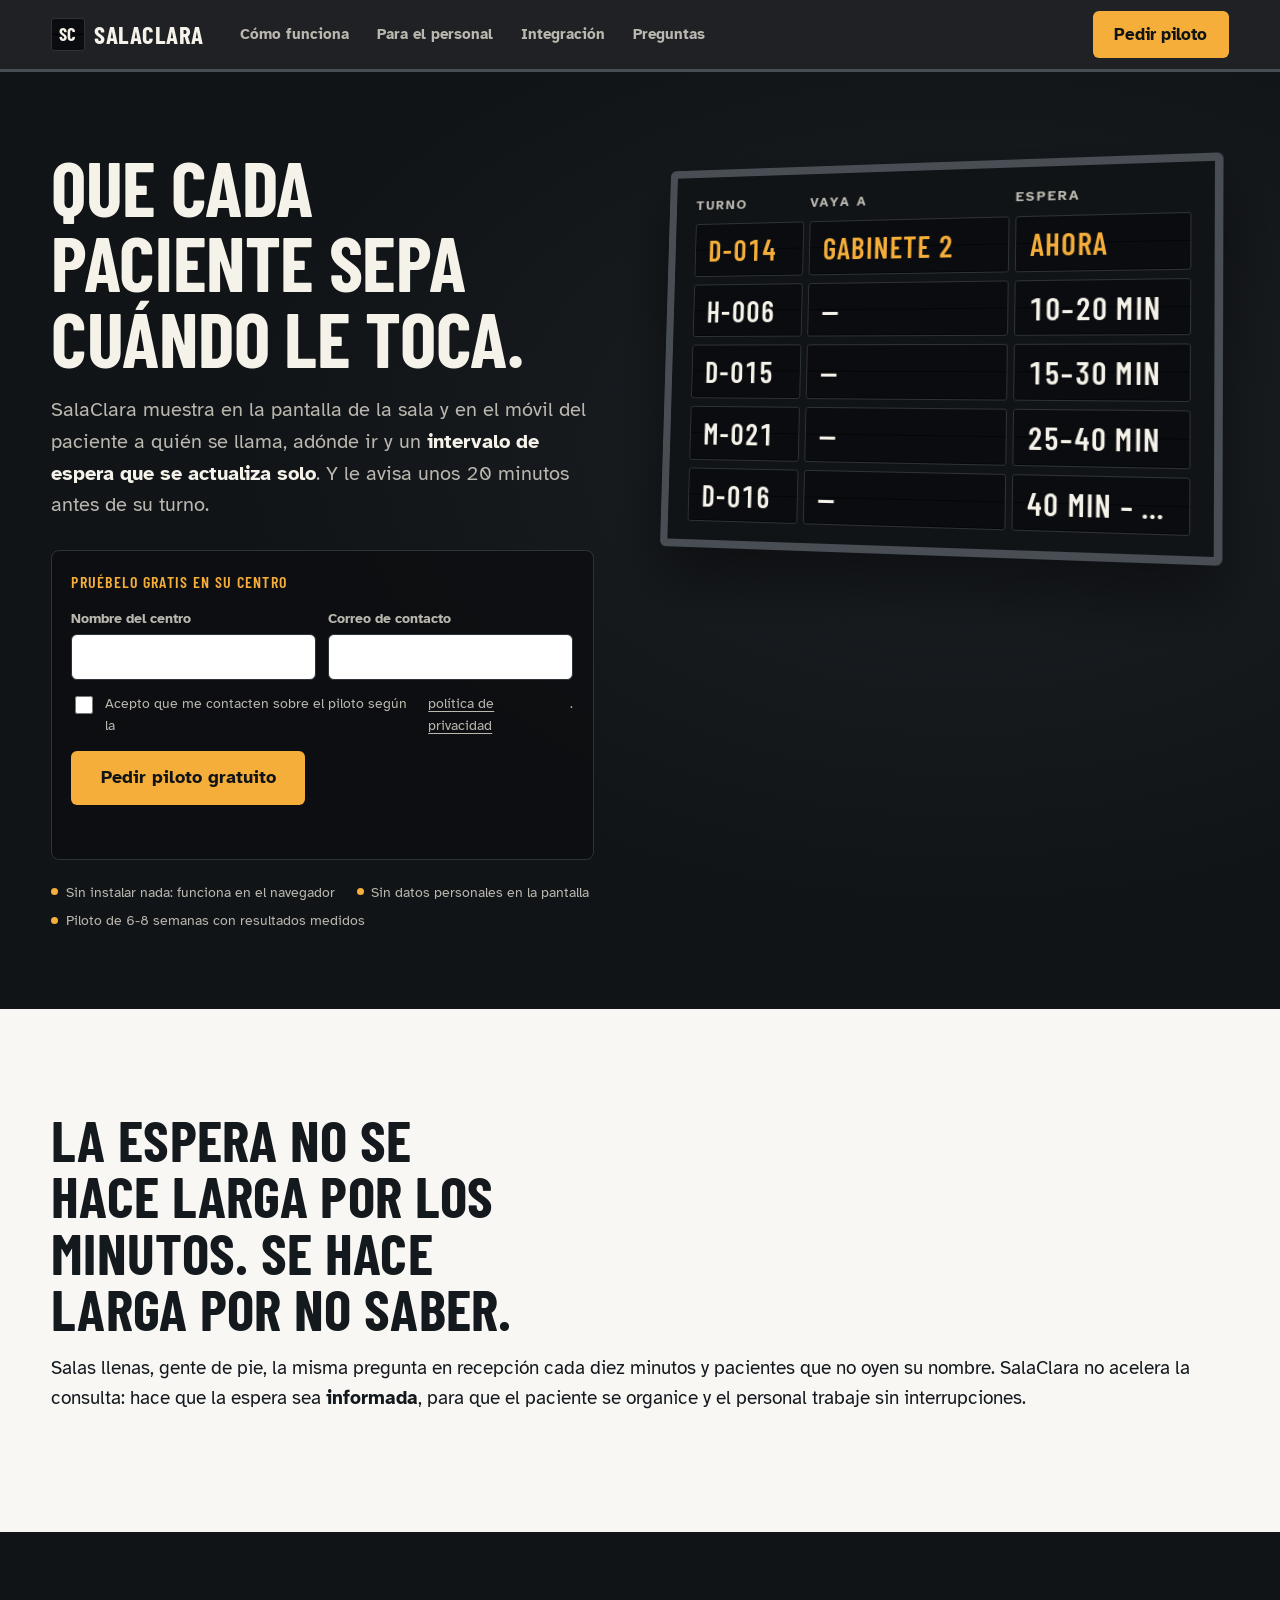
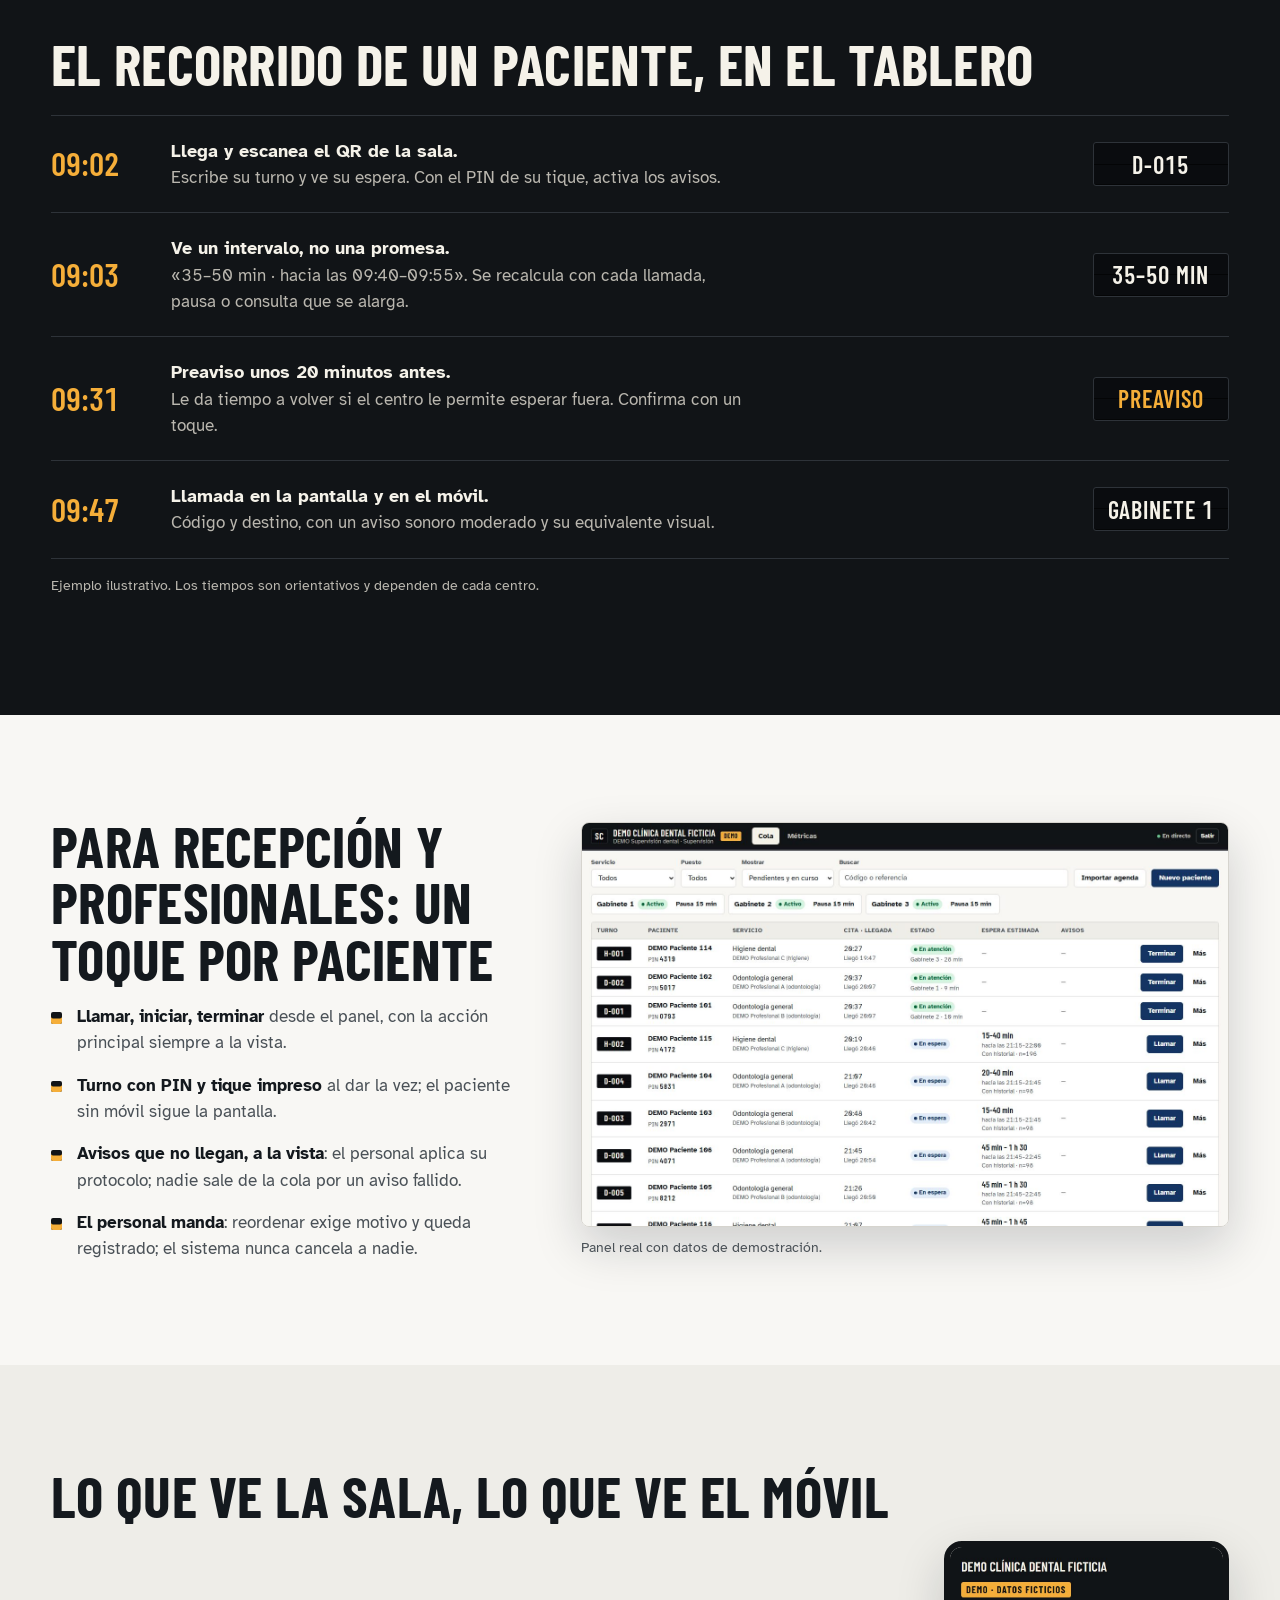
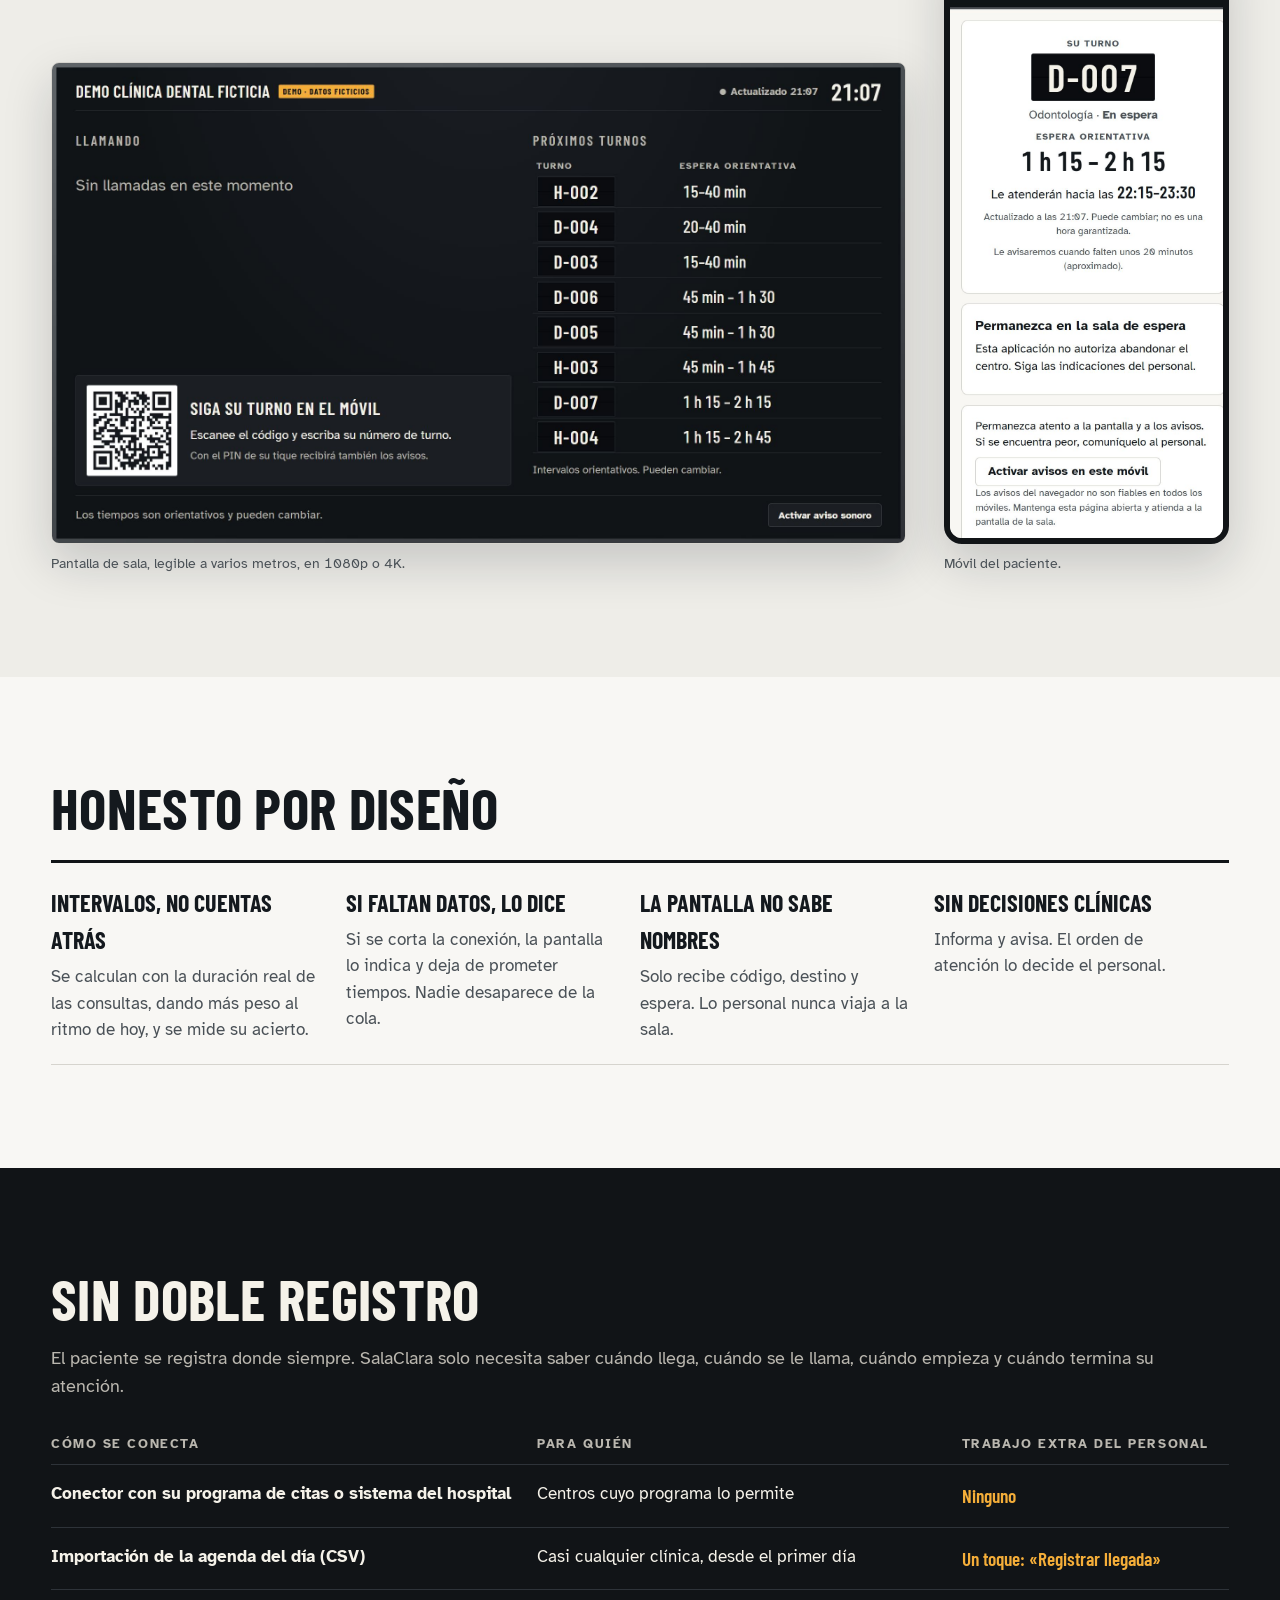
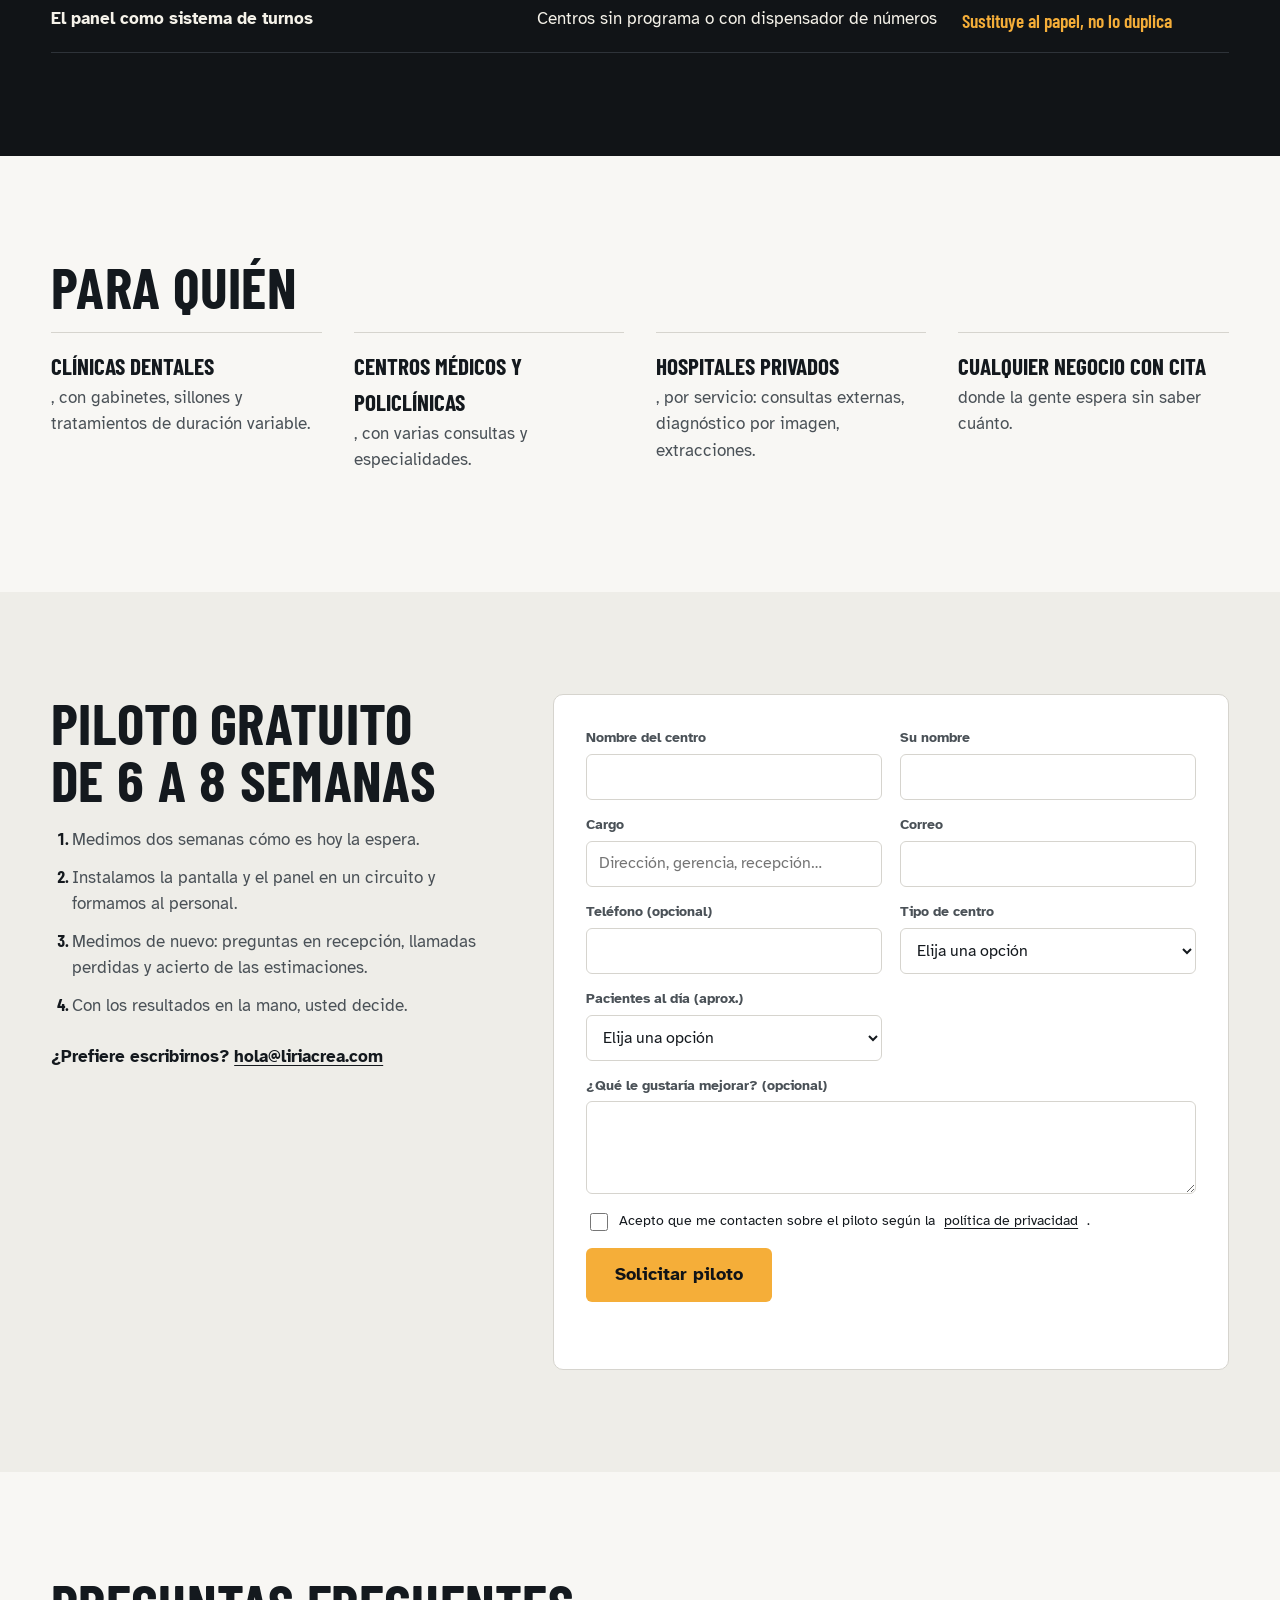
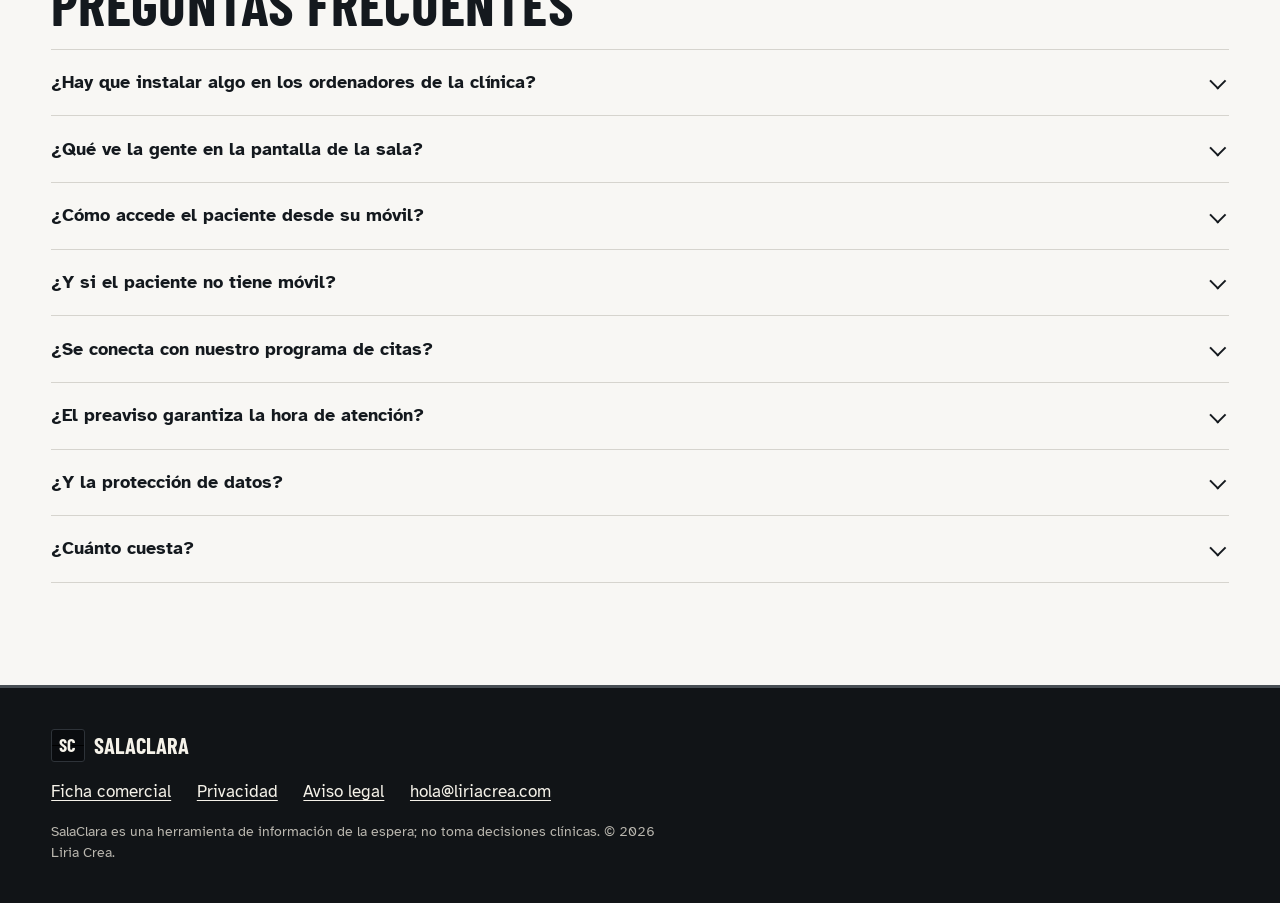
==== commit a8f030ca: "Publicar web 2026-11-12T20:07Z Co-Authored-By: Claude Opus 5.5 <noreply@anthropic.com>" ====
--- a/index.html
+++ b/index.html
@@ -11,7 +11,7 @@
   <meta property="og:type" content="website">
   <meta property="og:locale" content="es_ES">
   <meta property="og:site_name" content="SalaClara">
-  <meta property="og:title" content="SalaClara · Que cada paciente sepa cuánto le queda">
+  <meta property="og:title" content="SalaClara · Que cada paciente sepa cuándo le toca">
   <meta property="og:description" content="Pantalla de sala y aviso al móvil con tiempo de espera actualizado y preaviso de unos 20 minutos. Piloto gratuito para clínicas y centros médicos.">
   <meta property="og:url" content="https://somosliria.github.io/salaclara/">
   <meta property="og:image" content="https://somosliria.github.io/salaclara/assets/og.png">
@@ -91,7 +91,7 @@
   <main id="contenido">
     <section class="hero" aria-labelledby="titulo">
       <div class="hero-copy">
-        <h1 id="titulo">Que cada paciente sepa cuánto le queda.</h1>
+        <h1 id="titulo">Que cada paciente sepa cuándo le toca.</h1>
         <p class="lead">SalaClara muestra en la pantalla de la sala y en el móvil del paciente a quién se llama, adónde ir y un <strong>intervalo de espera que se actualiza solo</strong>. Y le avisa unos 20 minutos antes de su turno.</p>
         <form class="quick-form" data-pilot-form data-api="" novalidate>
           <p class="form-title">Pruébelo gratis en su centro</p>
